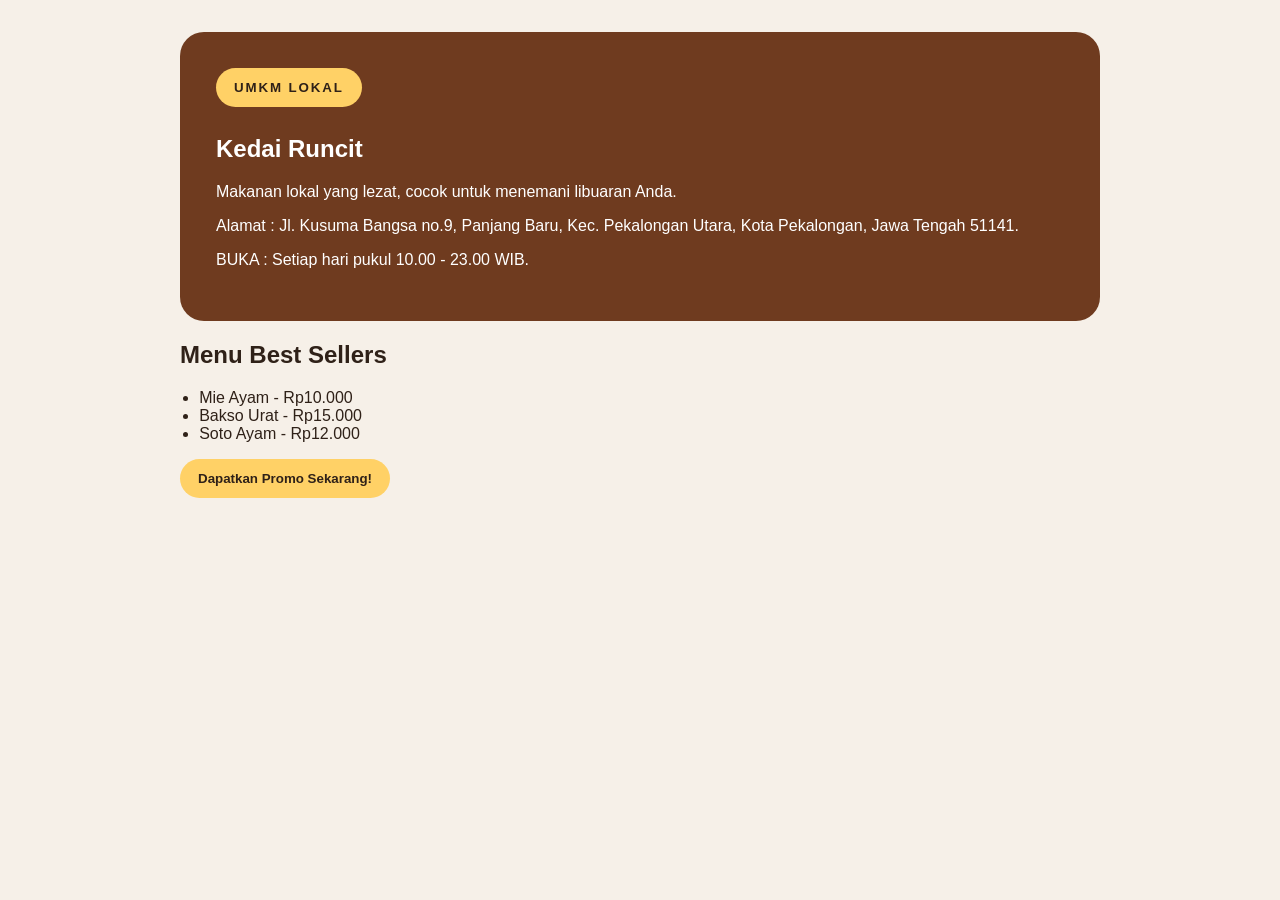
==== index.html @ 5595e2e4 "feat: tambah informasi lokasi UMKM" ====
<!doctype html>
<html lang="id">
  <head>
    <meta charset="utf-8" />
    <meta name="viewport" content="width=device-width, initial-scale=1" />
    <title>Kedai Runcit - Website UMKM</title>
    <link rel="stylesheet" href="css/style.css" />
  </head>
  <body>
    <main class="page">
      <section class="hero">
        <button class="eyebrow">UMKM LOKAL</button>
        <h1>Kedai Runcit</h1>
        <p>Makanan lokal yang lezat, cocok untuk menemani libuaran Anda.</p>
        <p>Alamat : Jl. Kusuma Bangsa no.9, Panjang Baru, Kec. Pekalongan Utara, Kota Pekalongan, Jawa Tengah 51141.</p>
        <p>BUKA   : Setiap hari pukul 10.00 - 23.00 WIB.</p>
      </section>

      <section aria-labelledby="produk-title">
        <h2 id="produk-title">Menu Best Sellers</h2>
        <ul class="products"> 
          <li>Mie Ayam - Rp10.000</li>
          <li>Bakso Urat - Rp15.000</li>
          <li>Soto Ayam - Rp12.000</li>
        </ul>
        <button id="promoButton" type="button">Dapatkan Promo Sekarang!</button>
      </section>
    </main>
    <script src="js/script.js"></script>
  </body>
</html>
---- css/style.css ----
body {
  margin: 0;
  color: #2f2118;
  background: #f6f0e8;
  font-family: Arial, sans-serif;
}

.page {
  max-width: 920px;
  margin: 0 auto;
  padding: 32px 20px;
}

.hero {
  padding: 36px;
  color: white;
  background: #6f3b1f;
  border-radius: 24px;
}

.eyebrow {
  margin: 0 0 8px;
  letter-spacing: 0.14em;
  text-transform: uppercase;
}

.products {
  padding-left: 1.2rem;
}

button {
  padding: 12px 18px;
  color: #2f2118;
  font-weight: 700;
  cursor: pointer;
  background: #ffd166;
  border: 0;
  border-radius: 999px;
}
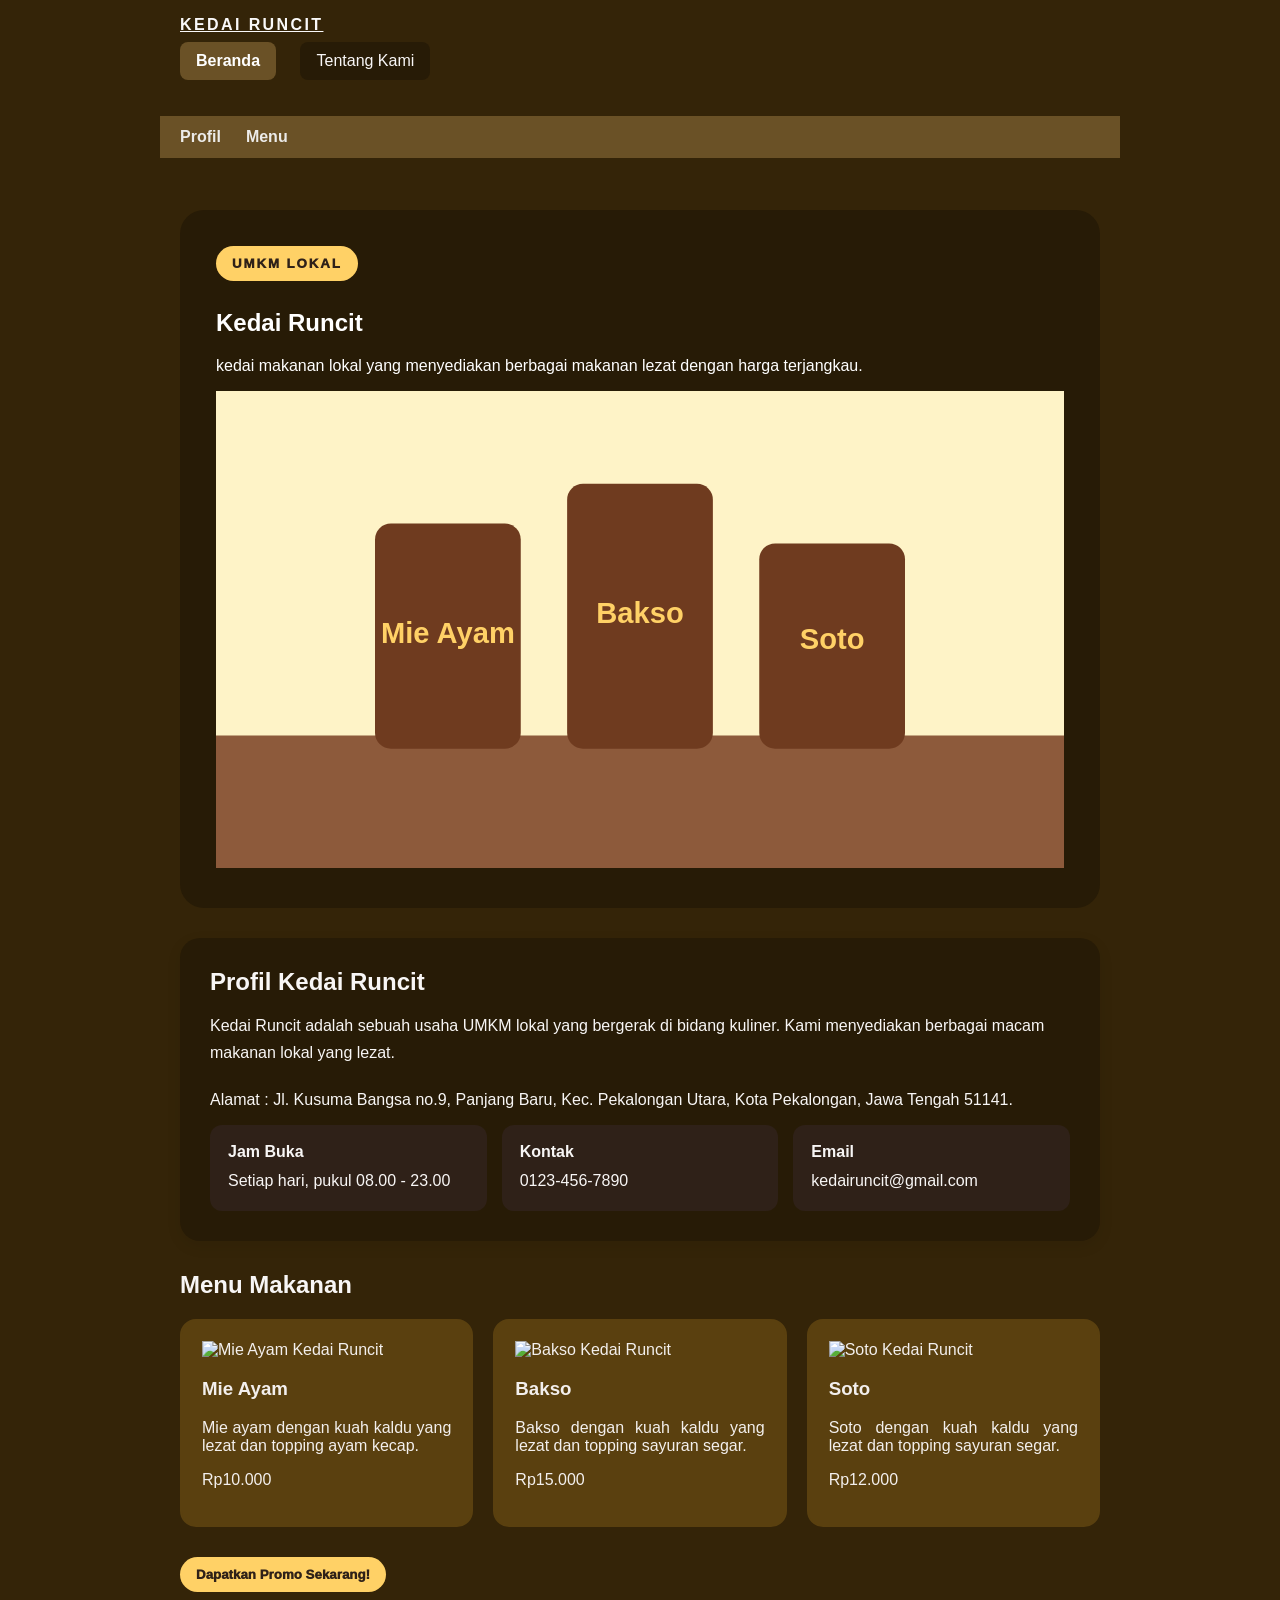
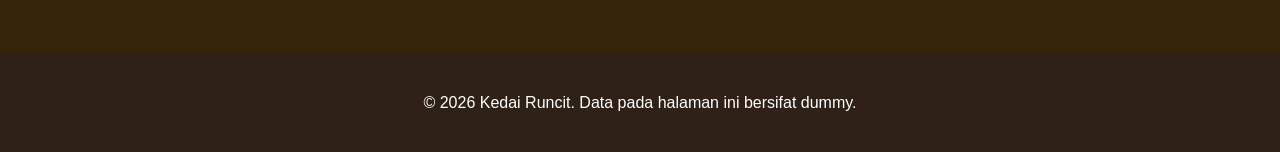
==== commit da4fd550: "feat: tambah semantic html dan navigasi dua halaman" ====
--- a/index.html
+++ b/index.html
@@ -6,26 +6,86 @@
     <title>Kedai Runcit - Website UMKM</title>
     <link rel="stylesheet" href="css/style.css" />
   </head>
+
   <body>
+  <a class="skip-link" href="#konten">Lewati ke konten utama</a>
+    <header class="site-header">
+      <nav class="nav" aria-label="Navigasi utama">
+        <a class="brand" href="index.html">Kedai Runcit</a>
+        <ul>
+          <li><a aria-current="page" href="index.html">Beranda</a></li>
+          <li><a href="tentang.html">Tentang Kami</a></li>
+        </ul>
+      </nav>
+    </header>
+    <nav class="subnav" aria-label="Navigasi Beranda">
+      <a href="#profil">Profil</a>
+      <a href="#menu">Menu</a>
+    </nav>
+
     <main class="page">
-      <section class="hero">
+      <section class="hero" aria-labelledby="hero-title">
         <button class="eyebrow">UMKM LOKAL</button>
-        <h1>Kedai Runcit</h1>
-        <p>Makanan lokal yang lezat, cocok untuk menemani libuaran Anda.</p>
-        <p>Alamat : Jl. Kusuma Bangsa no.9, Panjang Baru, Kec. Pekalongan Utara, Kota Pekalongan, Jawa Tengah 51141.</p>
-        <p>BUKA   : Setiap hari pukul 10.00 - 23.00 WIB.</p>
+        <h1 id="hero-title">Kedai Runcit</h1>
+        <p>kedai makanan lokal yang menyediakan
+          berbagai makanan lezat dengan harga terjangkau.</p>
+      <img src="assets/images/etalase-kopi.svg" alt="Etalase Menu Kedai Runcit" />
+      </section>
+      <section id="profil" aria-labelledby="profil-title">
+        <div class="informasi">
+          <h2 id="profil-title">Profil Kedai Runcit</h2>
+          <p class="profil-deskripsi">
+            Kedai Runcit adalah sebuah usaha UMKM lokal yang bergerak di bidang kuliner. 
+            Kami menyediakan berbagai macam makanan lokal yang lezat.
+          </p>
+          <p>Alamat : Jl. Kusuma Bangsa no.9, Panjang Baru, 
+            Kec. Pekalongan Utara, Kota Pekalongan, Jawa Tengah 51141.</p>
+          <div class="info-list">
+            <div class="info-item">
+              <strong> Jam Buka</strong>
+              <span>Setiap hari, pukul 08.00 - 23.00</span>
+            </div>
+            <div class="info-item">
+              <strong> Kontak</strong>
+              <span>0123-456-7890</span>
+            </div>
+            <div class="info-item">
+              <strong> Email</strong>
+              <span>kedairuncit@gmail.com</span>
+            </div>
+          </div>
+        </div>
       </section>
 
-      <section aria-labelledby="produk-title">
-        <h2 id="produk-title">Menu Best Sellers</h2>
-        <ul class="products"> 
-          <li>Mie Ayam - Rp10.000</li>
-          <li>Bakso Urat - Rp15.000</li>
-          <li>Soto Ayam - Rp12.000</li>
-        </ul>
-        <button id="promoButton" type="button">Dapatkan Promo Sekarang!</button>
+      <section id="menu" aria-labelledby="menu-title">
+        <h2 id="menu-title">Menu Makanan</h2>
+        <div class="product-list">
+          <article class="product-card">
+            <img class="gambar" src="assets/images/Mie ayam.jpg" alt="Mie Ayam Kedai Runcit" />
+            <h3>Mie Ayam</h3>
+            <p>Mie ayam dengan kuah kaldu yang lezat dan topping ayam kecap.</p>
+            <p class="price">Rp10.000</p>
+          </article>
+          <article class="product-card">
+            <img class="gambar" src="assets/images/Bakso Solo.jpg" alt="Bakso Kedai Runcit" />
+            <h3>Bakso </h3>
+            <p>Bakso dengan kuah kaldu yang lezat dan topping sayuran segar.</p>
+            <p class="price">Rp15.000</p>
+          </article>
+          <article class="product-card">
+            <img class="gambar" src="assets/images/soto.jpg" alt="Soto Kedai Runcit" />
+            <h3>Soto</h3>
+            <p>Soto dengan kuah kaldu yang lezat dan topping sayuran segar.</p>
+            <p class="price">Rp12.000</p>
+          </article>
+        </div>
+      <button id="promoButton" type="button">Dapatkan Promo Sekarang!</button>
       </section>
     </main>
+
+    <footer class="site-footer">
+      <p>&copy; 2026 Kedai Runcit. Data pada halaman ini bersifat dummy.</p>
+    </footer>
     <script src="js/script.js"></script>
   </body>
 </html>
--- a/css/style.css
+++ b/css/style.css
@@ -1,7 +1,7 @@
 body {
   margin: 0;
-  color: #2f2118;
-  background: #f6f0e8;
+  color: #f8f6f5;
+  background: #342408;
   font-family: Arial, sans-serif;
 }
 
@@ -14,7 +14,7 @@
 .hero {
   padding: 36px;
   color: white;
-  background: #6f3b1f;
+  background: #271b06;
   border-radius: 24px;
 }
 
@@ -28,12 +28,54 @@
   padding-left: 1.2rem;
 }
 
+.product-list {
+  display: grid;
+  grid-template-columns: repeat(auto-fit, minmax(250px, 1fr));
+  gap: 20px;
+}
+.product-card {
+  padding: 20px;
+  background: #5a400f;
+  color: #f3efed;
+  border: 2px solid #5a400f;
+  border-radius: 16px;
+  text-align: justify;
+}
+
 button {
-  padding: 12px 18px;
+  padding: 10px 16px;
   color: #2f2118;
-  font-weight: 700;
+  font-weight: 1000;
   cursor: pointer;
   background: #ffd166;
   border: 0;
   border-radius: 999px;
-}+  margin-top: 30px;
+}
+
+section { margin-bottom: 30px;}
+.skip-link { position: absolute; left: -9999px; padding: 8px 12px; color: white; background: #2f2118; }
+.skip-link:focus { top: 8px; left: 8px; }
+.site-header { top: 0; z-index: 1000; padding: 16px 20px; background: #4d3e26(76, 37, 13); }
+.nav { max-width: 920px; margin: 0 auto; }
+.brand { display: inline-block; margin-bottom: 8px; color: #faf9f9; font-weight: 800; letter-spacing: 0.15em; text-transform: uppercase; }
+.nav ul { padding: 0; margin: 0; list-style: none;  }
+.nav li { display: inline-block; margin-right: 12px;  }
+.nav li a { display: block; padding: 10px 16px; margin-right: 8px; color: #f9f7f7; text-align: center; text-decoration: none; background: #271b06; border-radius: 8px;}
+.nav a:hover { background: #F4B942;}
+.nav a[aria-current="page"] { color: white; background: #6a5126; font-weight: 700; }
+a:focus-visible,
+button:focus-visible { outline: 3px solid #2563eb; outline-offset: 3px; }
+.site-footer { padding: 24px 20px; color: white; text-align: center; background: #2f2118; }
+.profil { display: flex; flex-direction: column; gap: 12px; }
+.subnav { max-width: 920px; margin: 20px auto; padding: 12px 20px; display: flex; justify-content: left; gap: 25px; background: #6a5126;}
+.subnav a { color: #ecebe9; text-decoration: none; font-weight: bold;}
+#profil { margin-top: 30px; }
+.informasi { padding: 30px; background: #271b06; border-radius: 20px; box-shadow: 0 5px 15px rgba(0, 0, 0, 0.08);}
+.informasi h2 { margin-top: 0; margin-bottom: 12px;}
+.profil-deskripsi { line-height: 1.7; margin-bottom: 25px;}
+.info-list { display: grid; grid-template-columns: repeat(auto-fit, minmax(220px, 1fr)); gap: 15px;}
+.info-item { padding: 18px; background: #2f2118; border-radius: 12px;}
+.info-item strong { display: block; margin-bottom: 8px;}
+.info-item span { line-height: 1.5;}
+.gambar {  width: 200px; height: auto;}
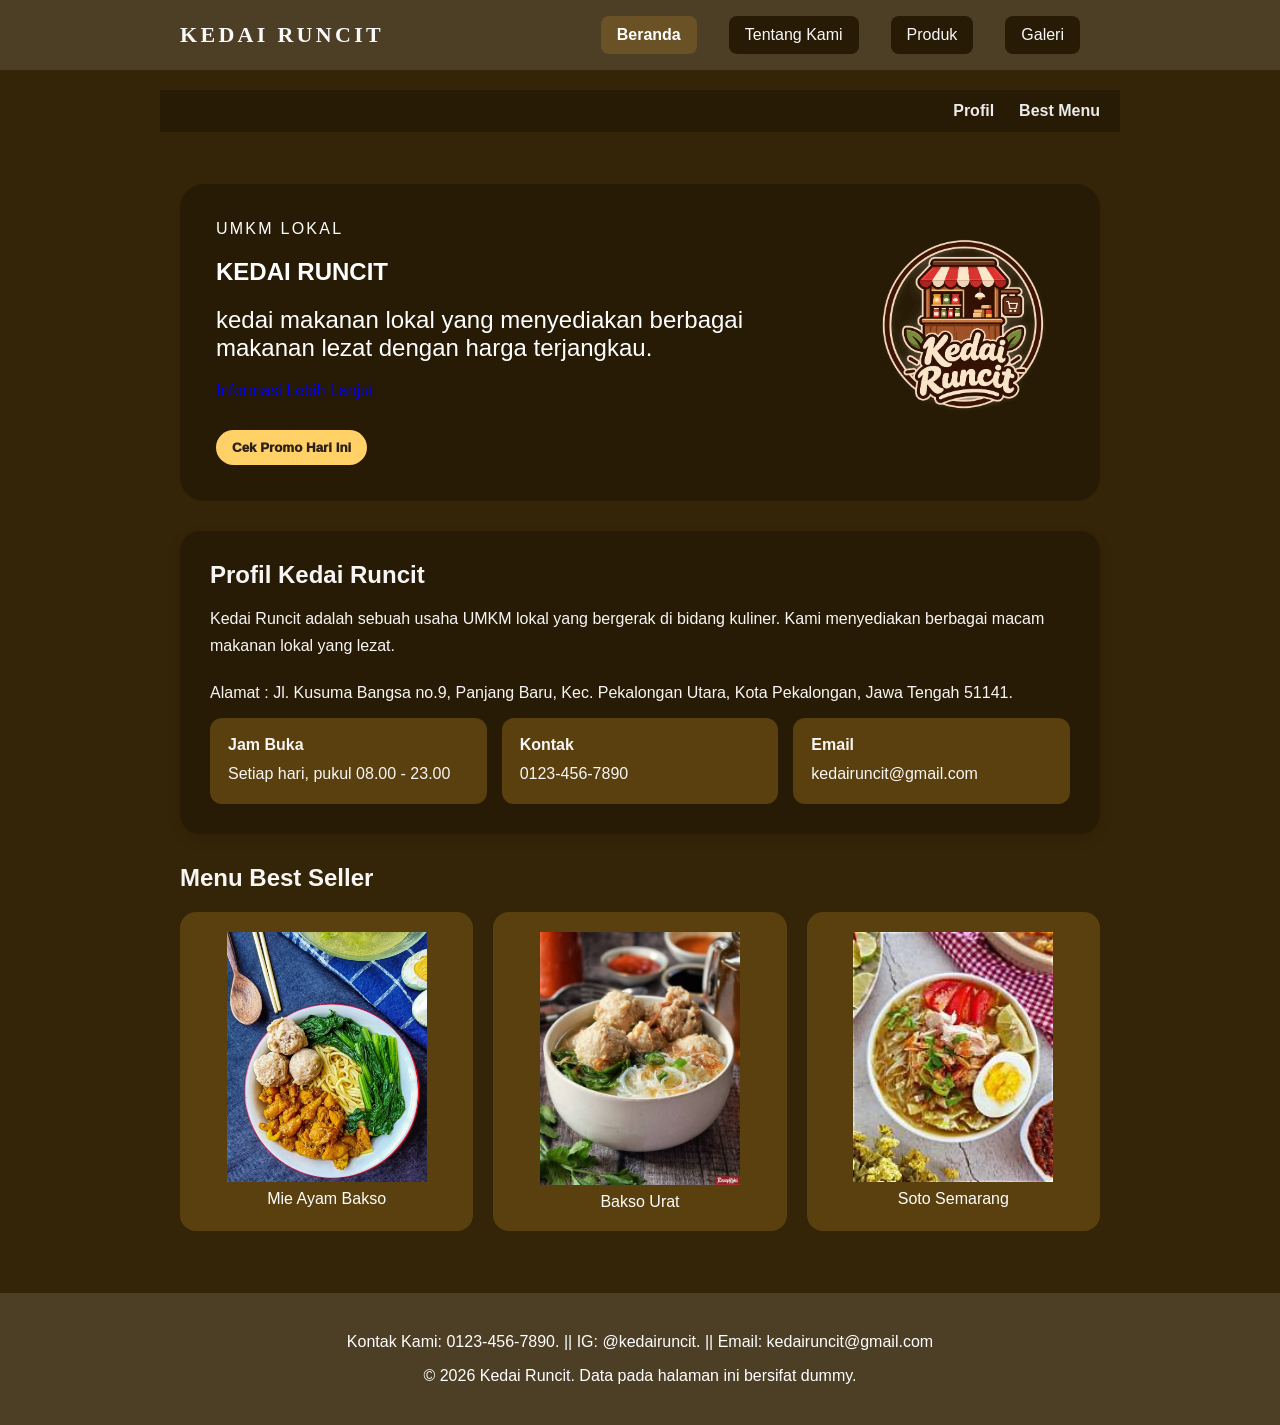
==== commit a3294801: "feat: tambah media dan tabel katalog" ====
--- a/index.html
+++ b/index.html
@@ -6,7 +6,6 @@
     <title>Kedai Runcit - Website UMKM</title>
     <link rel="stylesheet" href="css/style.css" />
   </head>
-
   <body>
   <a class="skip-link" href="#konten">Lewati ke konten utama</a>
     <header class="site-header">
@@ -15,22 +14,31 @@
         <ul>
           <li><a aria-current="page" href="index.html">Beranda</a></li>
           <li><a href="tentang.html">Tentang Kami</a></li>
+          <li><a href="produk.html">Produk</a></li>
+          <li><a href="galeri.html">Galeri</a></li>
         </ul>
       </nav>
     </header>
     <nav class="subnav" aria-label="Navigasi Beranda">
       <a href="#profil">Profil</a>
-      <a href="#menu">Menu</a>
+      <a href="#menu">Best Menu</a>
     </nav>
 
     <main class="page">
-      <section class="hero" aria-labelledby="hero-title">
-        <button class="eyebrow">UMKM LOKAL</button>
-        <h1 id="hero-title">Kedai Runcit</h1>
-        <p>kedai makanan lokal yang menyediakan
-          berbagai makanan lezat dengan harga terjangkau.</p>
-      <img src="assets/images/etalase-kopi.svg" alt="Etalase Menu Kedai Runcit" />
+      <section class="hero1" aria-labelledby="hero-title">
+        <div class="hero-text">
+          <p class="eyebrow">UMKM LOKAL</p>
+          <h1 id="hero-title">KEDAI RUNCIT</h1>
+          <h2>kedai makanan lokal yang menyediakan
+            berbagai makanan lezat dengan harga terjangkau.</h2>
+          <a href="tentang.html">Informasi Lebih Lanjut</a><br>
+          <button id="promoButton" type="button">Cek Promo Hari Ini</button>
+        </div>   
+        <div class="hero-logo">
+          <img src="assets/images/logo.png" alt="Logo Kedai Runcit"/>
+        </div>
       </section>
+
       <section id="profil" aria-labelledby="profil-title">
         <div class="informasi">
           <h2 id="profil-title">Profil Kedai Runcit</h2>
@@ -58,32 +66,25 @@
       </section>
 
       <section id="menu" aria-labelledby="menu-title">
-        <h2 id="menu-title">Menu Makanan</h2>
+        <h2 id="menu-title">Menu Best Seller</h2>
         <div class="product-list">
           <article class="product-card">
             <img class="gambar" src="assets/images/Mie ayam.jpg" alt="Mie Ayam Kedai Runcit" />
-            <h3>Mie Ayam</h3>
-            <p>Mie ayam dengan kuah kaldu yang lezat dan topping ayam kecap.</p>
-            <p class="price">Rp10.000</p>
+            <figcaption>Mie Ayam Bakso</figcaption>
           </article>
           <article class="product-card">
             <img class="gambar" src="assets/images/Bakso Solo.jpg" alt="Bakso Kedai Runcit" />
-            <h3>Bakso </h3>
-            <p>Bakso dengan kuah kaldu yang lezat dan topping sayuran segar.</p>
-            <p class="price">Rp15.000</p>
+            <figcaption>Bakso Urat</figcaption>
           </article>
           <article class="product-card">
             <img class="gambar" src="assets/images/soto.jpg" alt="Soto Kedai Runcit" />
-            <h3>Soto</h3>
-            <p>Soto dengan kuah kaldu yang lezat dan topping sayuran segar.</p>
-            <p class="price">Rp12.000</p>
+            <figcaption>Soto Semarang</figcaption>
           </article>
         </div>
-      <button id="promoButton" type="button">Dapatkan Promo Sekarang!</button>
       </section>
     </main>
-
     <footer class="site-footer">
+      <p>Kontak Kami: 0123-456-7890. ||  IG: @kedairuncit.  ||   Email: kedairuncit@gmail.com</p>
       <p>&copy; 2026 Kedai Runcit. Data pada halaman ini bersifat dummy.</p>
     </footer>
     <script src="js/script.js"></script>
--- a/css/style.css
+++ b/css/style.css
@@ -1,81 +1,60 @@
-body {
-  margin: 0;
-  color: #f8f6f5;
-  background: #342408;
-  font-family: Arial, sans-serif;
-}
-
-.page {
-  max-width: 920px;
-  margin: 0 auto;
-  padding: 32px 20px;
-}
-
-.hero {
-  padding: 36px;
-  color: white;
-  background: #271b06;
-  border-radius: 24px;
-}
-
-.eyebrow {
-  margin: 0 0 8px;
-  letter-spacing: 0.14em;
-  text-transform: uppercase;
-}
-
-.products {
-  padding-left: 1.2rem;
-}
-
-.product-list {
-  display: grid;
-  grid-template-columns: repeat(auto-fit, minmax(250px, 1fr));
-  gap: 20px;
-}
-.product-card {
-  padding: 20px;
-  background: #5a400f;
-  color: #f3efed;
-  border: 2px solid #5a400f;
-  border-radius: 16px;
-  text-align: justify;
-}
-
-button {
-  padding: 10px 16px;
-  color: #2f2118;
-  font-weight: 1000;
-  cursor: pointer;
-  background: #ffd166;
-  border: 0;
-  border-radius: 999px;
-  margin-top: 30px;
-}
-
+body { margin: 0; color: #f8f6f5; background: #342408; font-family: Arial, sans-serif;}
+.page { max-width: 920px; margin: 0 auto; padding: 32px 20px;}
+.hero { padding: 36px; color: white; background: #271b06; border-radius: 24px; font-family: Arial, sans-serif;}
+.hero1 { padding: 36px; color: white; background: #271b06; border-radius: 24px; display: flex; align-items: center; justify-content: space-between; gap: 40px; font-family: Arial, sans-serif;}
+.hero1 .hero-logo { flex: 0 0 200px; text-align: center; align-self: flex-start; margin-top: 5px;}
+.hero1 .hero-logo img { width: 200px; height: 200px; max-width: 200px; object-fit: contain;}
+.hero1 h2 { font-weight: 400;}
+.hero h2 { font-weight: 400;}
+.eyebrow { margin: 0 0 8px; letter-spacing: 0.14em; text-transform: uppercase;}
+.products { padding-left: 1.2rem;}
+.product-list { display: grid; grid-template-columns: repeat(auto-fit, minmax(250px, 1fr)); gap: 20px;}
+.product-card { padding: 20px; background: #5a400f; color: #f3efed; border-radius: 16px; text-align: justify;}
+button { padding: 10px 16px; color: #2f2118; font-weight: 1000; cursor: pointer; background: #ffd166; border: 0; border-radius: 999px; margin-top: 30px;}
 section { margin-bottom: 30px;}
 .skip-link { position: absolute; left: -9999px; padding: 8px 12px; color: white; background: #2f2118; }
 .skip-link:focus { top: 8px; left: 8px; }
-.site-header { top: 0; z-index: 1000; padding: 16px 20px; background: #4d3e26(76, 37, 13); }
-.nav { max-width: 920px; margin: 0 auto; }
-.brand { display: inline-block; margin-bottom: 8px; color: #faf9f9; font-weight: 800; letter-spacing: 0.15em; text-transform: uppercase; }
-.nav ul { padding: 0; margin: 0; list-style: none;  }
+.site-header { top: 0; z-index: 1000; padding: 16px 20px; background: #4d3e26; }nav {   max-width: 920px;
+  margin: 0 auto; display: flex; align-items: center; justify-content: space-between; }
+.brand {   color: #faf9f9; font-weight: 800; font-size: 22px; font-family: Georgia, serif; letter-spacing: 0.15em; text-transform: uppercase; text-decoration: none;}
+.nav ul {   padding: 0; margin: 0; list-style: none; display: flex; gap: 12px;}
 .nav li { display: inline-block; margin-right: 12px;  }
 .nav li a { display: block; padding: 10px 16px; margin-right: 8px; color: #f9f7f7; text-align: center; text-decoration: none; background: #271b06; border-radius: 8px;}
 .nav a:hover { background: #F4B942;}
 .nav a[aria-current="page"] { color: white; background: #6a5126; font-weight: 700; }
 a:focus-visible,
 button:focus-visible { outline: 3px solid #2563eb; outline-offset: 3px; }
-.site-footer { padding: 24px 20px; color: white; text-align: center; background: #2f2118; }
+.site-footer { padding: 24px 20px; color: white; text-align: center; background: #4d3e26; }
 .profil { display: flex; flex-direction: column; gap: 12px; }
-.subnav { max-width: 920px; margin: 20px auto; padding: 12px 20px; display: flex; justify-content: left; gap: 25px; background: #6a5126;}
+.subnav { max-width: 920px; margin: 20px auto; padding: 12px 20px; display: flex; justify-content: flex-end; gap: 25px; background: #271b06;}
 .subnav a { color: #ecebe9; text-decoration: none; font-weight: bold;}
 #profil { margin-top: 30px; }
 .informasi { padding: 30px; background: #271b06; border-radius: 20px; box-shadow: 0 5px 15px rgba(0, 0, 0, 0.08);}
 .informasi h2 { margin-top: 0; margin-bottom: 12px;}
 .profil-deskripsi { line-height: 1.7; margin-bottom: 25px;}
 .info-list { display: grid; grid-template-columns: repeat(auto-fit, minmax(220px, 1fr)); gap: 15px;}
-.info-item { padding: 18px; background: #2f2118; border-radius: 12px;}
+.info-item { padding: 18px; background: #5a400f; border-radius: 12px;}
 .info-item strong { display: block; margin-bottom: 8px;}
 .info-item span { line-height: 1.5;}
-.gambar {  width: 200px; height: auto;}
+.gambar {  width: 200px; height: auto; display: block; margin: 0 auto;}
+.product-card h3 { text-align: center;}
+figure { margin: 0 0 24px; }
+figcaption { margin-top: 8px; color: #6b5b52; }
+table { width: 100%; border-collapse: collapse; }
+caption { margin-bottom: 8px; font-weight: 700; text-align: left; }
+th,
+td { padding: 10px; text-align: left; border: 1px solid #dccbbc; }
+.gallery-list { display: grid; grid-template-columns: repeat(3, 1fr); gap: 20px;}
+.media-card { margin: 0; padding: 15px; background: #5a400f; border-radius: 16px; overflow: hidden;}
+.media-card img { width: 100%; height: 180px; display: block; object-fit: cover; border-radius: 12px;}
+.media-card figcaption { margin-top: 12px; color: #f8f6f5; line-height: 1.5; text-align: center;}
+@media (max-width: 700px) {
+  .gallery-list { grid-template-columns: repeat(2, 1fr); }
+}
+@media (max-width: 480px) {
+  .gallery-list {grid-template-columns: 1fr;}
+  .media-card img { height: 200px; }
+}
+.tim { text-align: center; margin-bottom: 20px;}
+.team-image { width: 100%; max-width: 850px; height: auto; display: block; margin: 20px auto 0; border-radius: 12px;}
+figcaption {margin-top: 8px; color: #fdfdfd; text-align: center;}
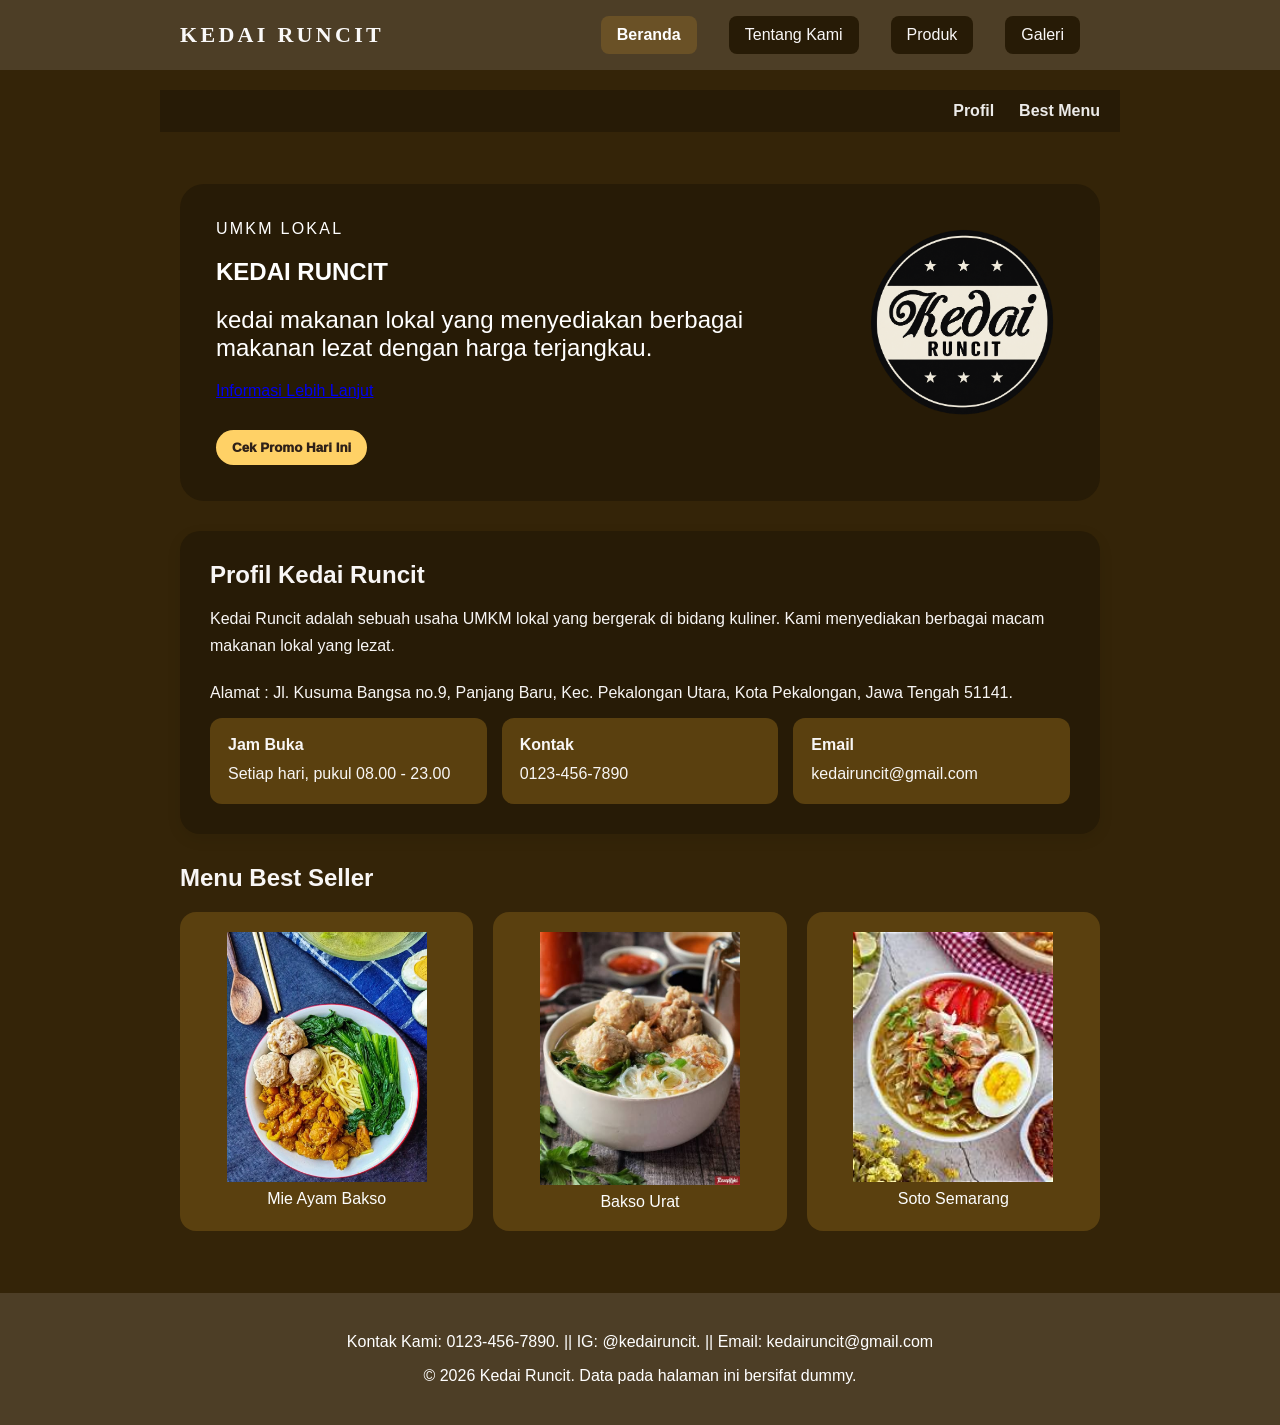
==== commit e0cacfb3: "feat: tambah media dan tabel katalog" ====
--- a/index.html
+++ b/index.html
@@ -35,7 +35,7 @@
           <button id="promoButton" type="button">Cek Promo Hari Ini</button>
         </div>   
         <div class="hero-logo">
-          <img src="assets/images/logo.png" alt="Logo Kedai Runcit"/>
+          <img src="assets/images/lgo.png" alt="Logo Kedai Runcit"/>
         </div>
       </section>
 
@@ -69,15 +69,15 @@
         <h2 id="menu-title">Menu Best Seller</h2>
         <div class="product-list">
           <article class="product-card">
-            <img class="gambar" src="assets/images/Mie ayam.jpg" alt="Mie Ayam Kedai Runcit" />
+            <img class="gambar" src="assets/images/Mie ayam.jpg" alt="Semangkuk Mie Ayam Kedai Runcit" />
             <figcaption>Mie Ayam Bakso</figcaption>
           </article>
           <article class="product-card">
-            <img class="gambar" src="assets/images/Bakso Solo.jpg" alt="Bakso Kedai Runcit" />
+            <img class="gambar" src="assets/images/Bakso Solo.jpg" alt="Semangkuk Bakso Kedai Runcit" />
             <figcaption>Bakso Urat</figcaption>
           </article>
           <article class="product-card">
-            <img class="gambar" src="assets/images/soto.jpg" alt="Soto Kedai Runcit" />
+            <img class="gambar" src="assets/images/soto.jpg" alt="Semangkuk Soto Kedai Runcit" />
             <figcaption>Soto Semarang</figcaption>
           </article>
         </div>
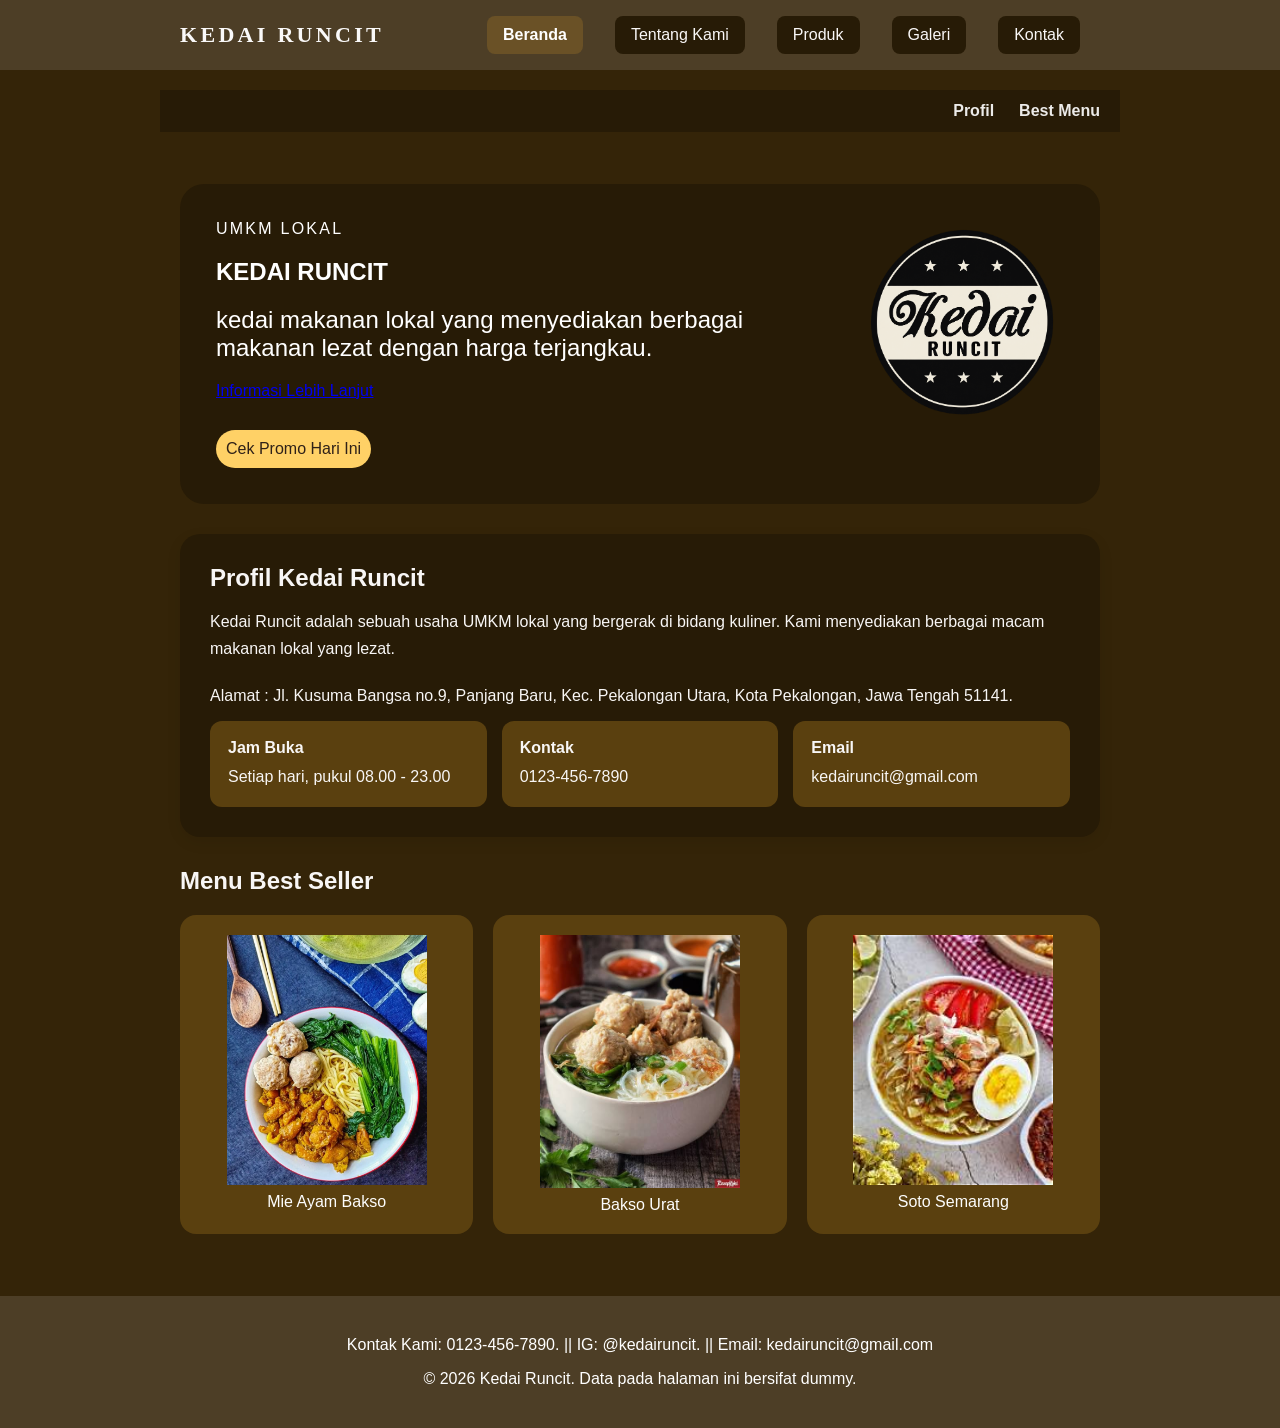
==== commit a8942f46: "feat: tambah form kontak aksesibel dan preview" ====
--- a/index.html
+++ b/index.html
@@ -16,6 +16,7 @@
           <li><a href="tentang.html">Tentang Kami</a></li>
           <li><a href="produk.html">Produk</a></li>
           <li><a href="galeri.html">Galeri</a></li>
+          <li><a href="kontak.html">Kontak</a></li>
         </ul>
       </nav>
     </header>
--- a/css/style.css
+++ b/css/style.css
@@ -58,3 +58,17 @@
 .tim { text-align: center; margin-bottom: 20px;}
 .team-image { width: 100%; max-width: 850px; height: auto; display: block; margin: 20px auto 0; border-radius: 12px;}
 figcaption {margin-top: 8px; color: #fdfdfd; text-align: center;}
+
+.field label { display: block; margin-bottom: 6px; }
+fieldset { margin: 0 0 16px; }
+#preview-form { padding: 16px; white-space: pre-wrap; background: white; border: 1px solid #dccbbc; }
+.field { display: grid; gap: 6px; margin-bottom: 14px;}
+label,
+legend { font-weight: 700;}
+input,
+select,
+textarea,
+button {font: inherit; padding: 10px;}
+fieldset { display: grid; gap: 8px; margin: 0 0 14px; border: 1px solid #ead8c3; border-radius: 12px;}
+button { cursor: pointer;}
+.required { color: red; font-weight: bold;}
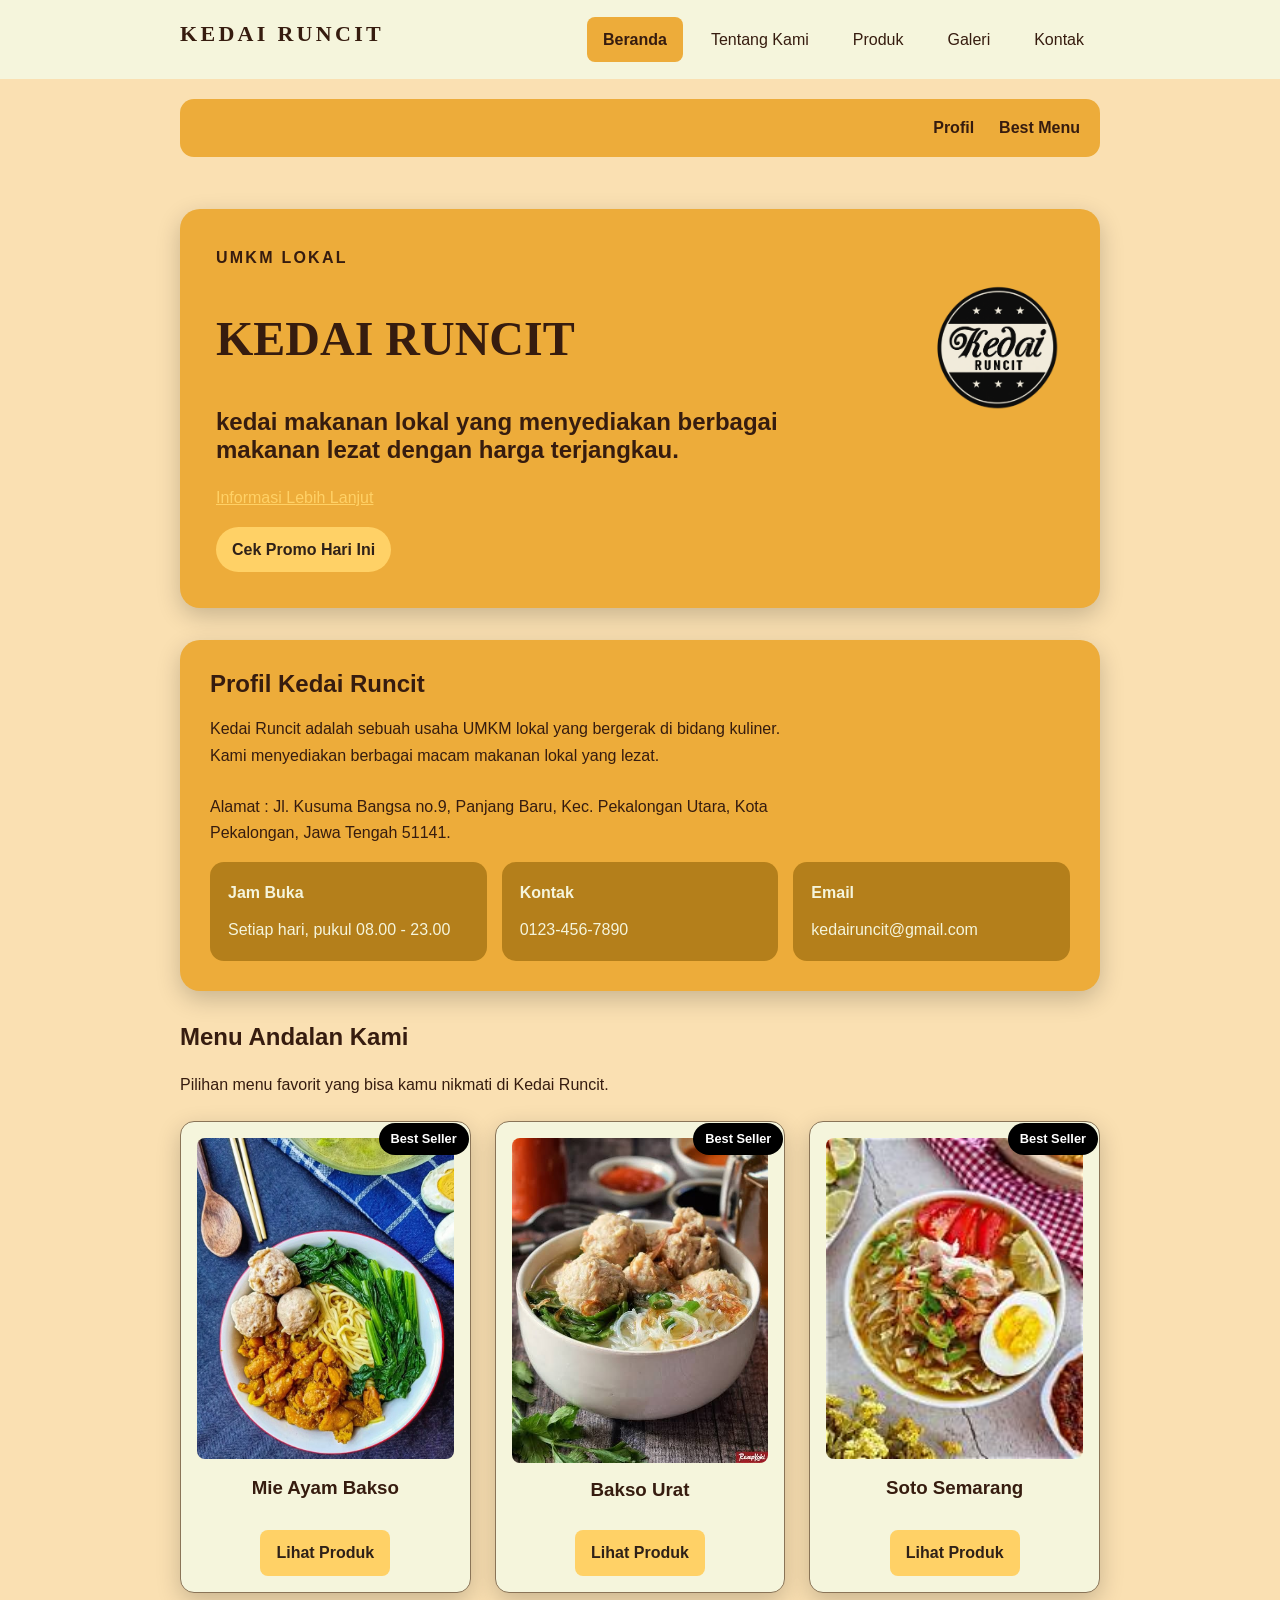
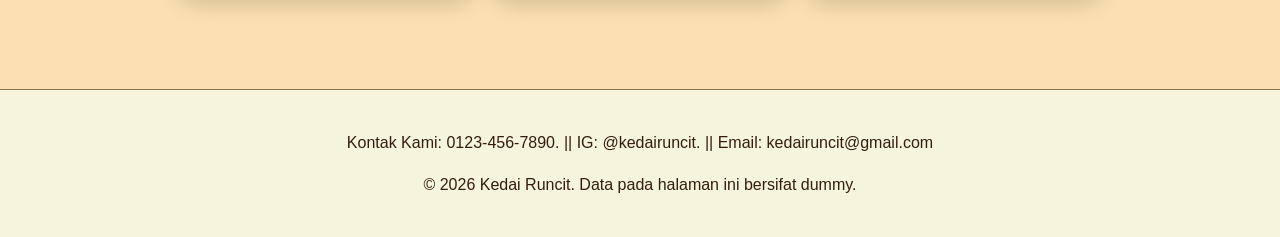
==== commit ee559e1a: "feat: bangun layout flexbox dan grid" ====
--- a/index.html
+++ b/index.html
@@ -5,7 +5,16 @@
     <meta name="viewport" content="width=device-width, initial-scale=1" />
     <title>Kedai Runcit - Website UMKM</title>
     <link rel="stylesheet" href="css/style.css" />
+    <style>
+      strong{
+        color:beige
+      }
+      span{
+        color:beige
+      }
+    </style>
   </head>
+  
   <body>
   <a class="skip-link" href="#konten">Lewati ke konten utama</a>
     <header class="site-header">
@@ -26,10 +35,10 @@
     </nav>
 
     <main class="page">
-      <section class="hero1" aria-labelledby="hero-title">
+      <section class="hero1">
         <div class="hero-text">
           <p class="eyebrow">UMKM LOKAL</p>
-          <h1 id="hero-title">KEDAI RUNCIT</h1>
+          <h1 class="hero-title">KEDAI RUNCIT</h1>
           <h2>kedai makanan lokal yang menyediakan
             berbagai makanan lezat dengan harga terjangkau.</h2>
           <a href="tentang.html">Informasi Lebih Lanjut</a><br>
@@ -67,23 +76,48 @@
       </section>
 
       <section id="menu" aria-labelledby="menu-title">
-        <h2 id="menu-title">Menu Best Seller</h2>
-        <div class="product-list">
+        <h2 id="menu-title">Menu Andalan Kami</h2>
+        <p class="section-description">
+          Pilihan menu favorit yang bisa kamu nikmati di Kedai Runcit.
+        </p>
+        <div class="product-grid">
           <article class="product-card">
-            <img class="gambar" src="assets/images/Mie ayam.jpg" alt="Semangkuk Mie Ayam Kedai Runcit" />
-            <figcaption>Mie Ayam Bakso</figcaption>
+            <span class="product-badge">Best Seller</span>
+            <img class="gambar" src="assets/images/Mie ayam.jpg"
+             alt="Semangkuk mie ayam bakso dengan topping"/>
+            <div class="product-info">
+              <h3>Mie Ayam Bakso</h3>
+              <div class="card-actions">
+                <a href="produk.html">Lihat Produk</a>
+              </div>
+            </div>
           </article>
           <article class="product-card">
-            <img class="gambar" src="assets/images/Bakso Solo.jpg" alt="Semangkuk Bakso Kedai Runcit" />
-            <figcaption>Bakso Urat</figcaption>
+            <span class="product-badge">Best Seller</span>
+            <img class="gambar" src="assets/images/Bakso Solo.jpg"
+              alt="Semangkuk bakso urat dengan kuah hangat" />
+            <div class="product-info">
+              <h3>Bakso Urat</h3>
+              <div class="card-actions">
+                <a href="produk.html">Lihat Produk</a>
+              </div>
+            </div>
           </article>
           <article class="product-card">
-            <img class="gambar" src="assets/images/soto.jpg" alt="Semangkuk Soto Kedai Runcit" />
-            <figcaption>Soto Semarang</figcaption>
+            <span class="product-badge">Best Seller</span>
+            <img class="gambar" src="assets/images/soto.jpg"
+              alt="Semangkuk soto dengan kuah dan pelengkap"/>
+            <div class="product-info">
+              <h3>Soto Semarang</h3>
+              <div class="card-actions">
+                <a href="produk.html">Lihat Produk</a>
+              </div>
+            </div>
           </article>
         </div>
       </section>
     </main>
+
     <footer class="site-footer">
       <p>Kontak Kami: 0123-456-7890. ||  IG: @kedairuncit.  ||   Email: kedairuncit@gmail.com</p>
       <p>&copy; 2026 Kedai Runcit. Data pada halaman ini bersifat dummy.</p>
--- a/css/style.css
+++ b/css/style.css
@@ -1,74 +1,681 @@
-body { margin: 0; color: #f8f6f5; background: #342408; font-family: Arial, sans-serif;}
-.page { max-width: 920px; margin: 0 auto; padding: 32px 20px;}
-.hero { padding: 36px; color: white; background: #271b06; border-radius: 24px; font-family: Arial, sans-serif;}
-.hero1 { padding: 36px; color: white; background: #271b06; border-radius: 24px; display: flex; align-items: center; justify-content: space-between; gap: 40px; font-family: Arial, sans-serif;}
-.hero1 .hero-logo { flex: 0 0 200px; text-align: center; align-self: flex-start; margin-top: 5px;}
-.hero1 .hero-logo img { width: 200px; height: 200px; max-width: 200px; object-fit: contain;}
-.hero1 h2 { font-weight: 400;}
-.hero h2 { font-weight: 400;}
-.eyebrow { margin: 0 0 8px; letter-spacing: 0.14em; text-transform: uppercase;}
-.products { padding-left: 1.2rem;}
-.product-list { display: grid; grid-template-columns: repeat(auto-fit, minmax(250px, 1fr)); gap: 20px;}
-.product-card { padding: 20px; background: #5a400f; color: #f3efed; border-radius: 16px; text-align: justify;}
-button { padding: 10px 16px; color: #2f2118; font-weight: 1000; cursor: pointer; background: #ffd166; border: 0; border-radius: 999px; margin-top: 30px;}
-section { margin-bottom: 30px;}
-.skip-link { position: absolute; left: -9999px; padding: 8px 12px; color: white; background: #2f2118; }
-.skip-link:focus { top: 8px; left: 8px; }
-.site-header { top: 0; z-index: 1000; padding: 16px 20px; background: #4d3e26; }nav {   max-width: 920px;
-  margin: 0 auto; display: flex; align-items: center; justify-content: space-between; }
-.brand {   color: #faf9f9; font-weight: 800; font-size: 22px; font-family: Georgia, serif; letter-spacing: 0.15em; text-transform: uppercase; text-decoration: none;}
-.nav ul {   padding: 0; margin: 0; list-style: none; display: flex; gap: 12px;}
-.nav li { display: inline-block; margin-right: 12px;  }
-.nav li a { display: block; padding: 10px 16px; margin-right: 8px; color: #f9f7f7; text-align: center; text-decoration: none; background: #271b06; border-radius: 8px;}
-.nav a:hover { background: #F4B942;}
-.nav a[aria-current="page"] { color: white; background: #6a5126; font-weight: 700; }
-a:focus-visible,
-button:focus-visible { outline: 3px solid #2563eb; outline-offset: 3px; }
-.site-footer { padding: 24px 20px; color: white; text-align: center; background: #4d3e26; }
-.profil { display: flex; flex-direction: column; gap: 12px; }
-.subnav { max-width: 920px; margin: 20px auto; padding: 12px 20px; display: flex; justify-content: flex-end; gap: 25px; background: #271b06;}
-.subnav a { color: #ecebe9; text-decoration: none; font-weight: bold;}
-#profil { margin-top: 30px; }
-.informasi { padding: 30px; background: #271b06; border-radius: 20px; box-shadow: 0 5px 15px rgba(0, 0, 0, 0.08);}
-.informasi h2 { margin-top: 0; margin-bottom: 12px;}
-.profil-deskripsi { line-height: 1.7; margin-bottom: 25px;}
-.info-list { display: grid; grid-template-columns: repeat(auto-fit, minmax(220px, 1fr)); gap: 15px;}
-.info-item { padding: 18px; background: #5a400f; border-radius: 12px;}
-.info-item strong { display: block; margin-bottom: 8px;}
-.info-item span { line-height: 1.5;}
-.gambar {  width: 200px; height: auto; display: block; margin: 0 auto;}
-.product-card h3 { text-align: center;}
-figure { margin: 0 0 24px; }
-figcaption { margin-top: 8px; color: #6b5b52; }
-table { width: 100%; border-collapse: collapse; }
-caption { margin-bottom: 8px; font-weight: 700; text-align: left; }
+/*TOKEN*/
+:root {
+  /* Warna */
+  --color-utama: #fae0b2;
+  --color-primary-strong: #edac3a;
+  --color-text: #361c0f;
+  --color-muted: #ffffff;
+  --color-card2: #b47f1b;
+  --color-card: beige;
+  --color-border: #8a7457;
+  --color-focus: blue;
+  --color-required: red;
+  --color-button: #ffd166;
+  --color-button-text: #2f2118;
+
+  /* Spasi */
+  --space-1: 0.5rem;
+  --space-2: 0.75rem;
+  --space-3: 1rem;
+  --space-4: 1.5rem;
+  --space-5: 2rem;
+
+  /* Radius */
+  --radius-sm: 0.5rem;
+  --radius-md: 0.875rem;
+  --radius-lg: 1.25rem;
+  --radius-pill: 999px;
+
+  /* Shadow */
+  --shadow-card: 0 0.5rem 1.5rem rgb(0 0 0 / 0.2);
+}
+
+/* BASELINE DAN TIPOGRAFI*/
+*,
+*::before,
+*::after {
+  box-sizing: border-box;
+}
+html {
+  color-scheme: dark;
+}
+body {
+  margin: 0;
+  color: var(--color-text);
+  background: var(--color-utama);
+  font-family:"Segoe UI", sans-serif;
+  font-size: 1rem;
+  line-height: 1.6;
+  overflow-wrap: break-word;
+}
+h1,
+h2,
+h3 {
+  line-height: 1.2;
+  text-wrap: balance;
+}
+h1 {
+  font-size: clamp(2rem, 6vw, 3rem);
+}
+p,
+li {
+  max-width: 68ch;
+}
+a {
+  color: var(--color-button);
+}
+a:hover {
+  color: var(--color-text);
+}
+img {
+  max-width: 100%;
+  height: auto;
+}
+section {
+  margin-bottom: var(--space-5);
+}
+figure {
+  margin: 0 0 var(--space-4);
+}
+figcaption {
+  margin-top: var(--space-2);
+  color: var(--color-text);
+  text-align: center;
+}
+.eyebrow {
+  margin: 0 0 var(--space-2);
+  color: var(--color-text);
+  font-weight: 800;
+  letter-spacing: 0.14em;
+  text-transform: uppercase;
+}
+.price {
+  color: var(--color-button);
+  font-weight: 800;
+}
+
+/*FOCUS INDICATOR DAN SKIP LINK*/
+:focus-visible {
+  outline: 3px solid var(--color-focus);
+  outline-offset: 3px;
+}
+.skip-link {
+  position: absolute;
+  top: -5rem;
+  left: var(--space-3);
+  z-index: 1001;
+  padding: var(--space-2) var(--space-3);
+  color: var(--color-text);
+  background: var(--color-primary-strong);
+  border-radius: var(--radius-sm);
+}
+.skip-link:focus {
+  top: var(--space-2);
+}
+
+/* HEADER DAN NAVIGASI*/
+.site-header {
+  padding: var(--space-3) 20px;
+  background: var(--color-card);
+}
+.nav {
+  width: 100%;
+  max-width: 920px;
+  margin: 0 auto;
+  display: flex;
+  align-items: center;
+  justify-content: space-between;
+  gap: var(--space-3);
+}
+.brand {
+  display: inline-block;
+  margin-bottom: var(--space-2);
+  color: var(--color-text);
+  font-family: Georgia, serif;
+  font-size: 22px;
+  font-weight: 800;
+  letter-spacing: 0.15em;
+  text-transform: uppercase;
+  text-decoration: none;
+}
+.nav ul {
+  padding: 0;
+  margin: 0;
+  display: flex;
+  flex-wrap: wrap;
+  gap: var(--space-2);
+  list-style: none;
+}
+.nav li {
+  margin: 0;
+}
+.nav li a {
+  display: flex;
+  padding: 10px 16px;
+  color: var(--color-text);
+  text-align: center;
+  text-decoration: none;
+  border-radius: var(--radius-sm);
+}
+.nav a:hover {
+  color: var(--color-button-text);
+  background: var(--color-button);
+}
+.nav a[aria-current="page"] {
+  color: var(--color-text);
+  background: var(--color-primary-strong);
+  font-weight: 700;
+}
+
+
+/*KONTEN DAN HERO*/
+.page {
+  width: min(100% - 32px, 920px);
+  margin-inline: auto;
+  padding-block: var(--space-5);
+}
+.hero,
+.hero1 {
+  padding: 36px;
+  color: var(--color-text);
+  background: var(--color-primary-strong);
+  border-radius: var(--radius-lg);
+  box-shadow: var(--shadow-card);
+  font-family: Arial, sans-serif;
+}
+.hero .eyebrow {
+  color: var(--color-text);
+}
+.hero h1,
+.hero h2,
+.hero p {
+  color: var(--color-text);
+}
+.hero-title {
+  font-family: Georgia, serif;
+  color: var(--color-text);
+}
+
+/* Hero dengan logo */
+.hero1 {
+  display: flex;
+  align-items: center;
+  justify-content: space-between;
+  gap: 40px;
+}
+.hero1 .hero-logo {
+  flex: 0 1 200px;
+  margin-top: 5px;
+  text-align: center;
+  align-self: flex-start;
+}
+.hero1 .hero-logo img {
+  width: 200px;
+  height: 200px;
+  max-width: 100%;
+  object-fit: contain;
+}
+
+/* Subnavigasi halaman */
+.subnav {
+  width: min(100% - 32px, 920px);
+  margin: 20px auto;
+  padding: var(--space-3) 20px;
+  display: flex;
+  flex-wrap: wrap;
+  justify-content: flex-end;
+  gap: 12px 25px;
+  background: var(--color-primary-strong);
+  border-radius: var(--radius-md);
+}
+.subnav a {
+  color: var(--color-text);
+  font-weight: 700;
+  text-decoration: none;
+}
+.subnav a:hover {
+  color: var(--color-button);
+}
+
+/*INFORMASI PROFIL KEDAI*/
+#profil {
+  margin-top: 30px;
+}
+.profil {
+  display: flex;
+  flex-direction: column;
+  gap: var(--space-3);
+}
+.informasi {
+  padding: 30px;
+  background: var(--color-primary-strong);
+  border-radius: var(--radius-lg);
+  box-shadow: var(--shadow-card);
+}
+.informasi h2 {
+  margin-top: 0;
+  margin-bottom: var(--space-2);
+}
+.profil-deskripsi {
+  margin-bottom: 25px;
+  line-height: 1.7;
+}
+.info-list {
+  display: grid;
+  grid-template-columns:
+    repeat(auto-fit, minmax(min(100%, 220px), 1fr));
+  gap: 15px;
+}
+.info-item {
+  min-width: 0;
+  padding: 18px;
+  background: var(--color-card2);
+  border-radius: var(--radius-md);
+}
+.info-item strong {
+  display: block;
+  margin-bottom: var(--space-2);
+}
+.info-item span {
+  line-height: 1.5;
+}
+
+/*PRODUK DAN TOMBOL*/
+.products {
+  padding-left: 1.2rem;
+}
+.product-grid {
+  display: grid;
+  grid-template-columns: repeat(3, minmax(0, 1fr));
+  gap: var(--space-4);
+  margin-block: var(--space-4);
+}
+.product-card {
+  position: relative;
+  display: grid;
+  flex-direction: column;
+  min-width: 0;
+  margin: 0;
+  padding: var(--space-3);
+  background: var(--color-card);
+  color: var(--color-text);
+  border: 1px solid var(--color-border);
+  border-radius: var(--radius-md);
+  box-shadow: var(--shadow-card);
+  text-align: left;
+}
+.product-card h3 {
+  text-align: center;
+}
+.button,
+button {
+  display: flex;
+  max-width: 100%;
+  margin-top: var(--space-3);
+  padding: 10px 16px;
+  color: var(--color-button-text);
+  font: inherit;
+  font-weight: 700;
+  text-decoration: none;
+  cursor: pointer;
+  background: var(--color-button);
+  border: 0;
+  border-radius: var(--radius-pill);
+}
+.button:hover,
+button:hover {
+  color: var(--color-button-text);
+  background: var(--color-card2);
+}
+/* Gambar menu */
+.product-card .gambar {
+  display: grid;
+  width: 100%;
+  height: auto;
+  object-fit: contain;
+  border-radius: var(--radius-sm);
+}
+
+/* Badge di atas kartu */
+.product-badge {
+  position: absolute;
+  top: 1px;
+  right: 1px;
+  display: flex;
+  padding: 0.35rem 0.75rem;
+  background: black;
+  color: var(--color-muted);
+  border-radius: var(--radius-pill);
+  font-size: 0.8rem;
+  font-weight: bold;
+  z-index: 1;
+}
+
+/* Informasi menu */
+.product-info {
+  display: flex;
+  flex: 1;
+  flex-direction: column;
+  gap: var(--space-2);
+  padding-top: var(--space-3);
+}
+
+.product-info h3 {
+  margin: 0;
+}
+
+.product-info p {
+  margin: 0;
+  line-height: 1.6;
+  text-align: justify;
+}
+
+/* Tombol di bagian bawah kartu */
+.card-actions {
+  display: flex;
+  justify-content: center;
+  gap: var(--space-2);
+  margin-top: auto;
+  padding-top: var(--space-3);
+}
+
+.card-actions a {
+  display: flex;
+  padding: 0.65rem 1rem;
+  background: var(--color-button);
+  color: var(--color-button-text);
+  text-decoration: none;
+  border-radius: var(--radius-sm);
+  font-weight: bold;
+}
+
+.card-actions a:hover {
+  background: var(--color-primary-strong);
+}
+
+/*MEDIA DAN GALERI*/
+
+.gambar {
+  display: block;
+  width: 200px;
+  height: auto;
+  margin: 0 auto;
+}
+.gallery-grid {
+  display: grid;
+  grid-template-columns:repeat(auto-fit, minmax(min(100%, 220px), 1fr));
+  gap: 20px;
+}
+
+/* Tulisan pengantar Galeri Makanan */
+.gallery-description {
+  max-width: 650px;
+  margin: 0 0 var(--space-4);
+  line-height: 1.8;
+  text-align: left;
+}
+
+/* Susunan tiga kartu per baris */
+.gallery-list {
+  display: grid;
+  grid-template-columns: repeat(3, minmax(0, 1fr));
+  gap: var(--space-4);
+  margin-block: var(--space-4);
+}
+
+/* Kartu makanan */
+.media-card {
+  position: relative;
+  min-width: 0;
+  margin: 0;
+  padding: var(--space-3);
+  background: var(--color-card);
+  border: 1px solid var(--color-border);
+  border-radius: var(--radius-md);
+  box-shadow: var(--shadow-card);
+  overflow: hidden;
+}
+
+.gallery-badge {
+  position: absolute;
+  top: 1px;
+  right: 1px;
+  display: grid;
+  padding: 0.35rem 0.75rem;
+  background: black;
+  color: var(--color-muted);
+  border-radius: var(--radius-pill);
+  font-size: 0.8rem;
+  font-weight: bold;
+  z-index: 1;
+}
+
+
+/* Ukuran gambar seperti pada contoh */
+.media-card img {
+  display: grid;
+  width: 100%;
+  aspect-ratio: 4 / 3;
+  object-fit: cover;
+  border-radius: var(--radius-sm);
+}
+.media-card figcaption {
+  margin-top: var(--space-3);
+  color: var(--color-text);
+  font-weight: bold;
+  line-height: 1.5;
+  text-align: center;
+}
+.tim {
+  margin-bottom: 20px;
+  text-align: center;
+}
+.team-image {
+  display: block;
+  width: 100%;
+  max-width: 850px;
+  height: auto;
+  margin: 20px auto 0;
+  border-radius: var(--radius-md);
+}
+.kat-title {
+  text-align: center;
+  background: var(--color-utama);
+}
+.kategori-container {
+  display: flex;
+  gap: var(--space-5);
+  align-items: flex-start;
+}
+
+.kategori-item {
+  flex: 1;
+  min-width: 0;
+}
+
+.kategori-item .kategori {
+  margin-top: var(--space-2);
+}
+
+.kategori-item ul {
+  padding-left: var(--space-4);
+  line-height: 1.8;
+}
+
+/* TABEL */
+table {
+width: 100%;
+max-width: 100%;
+margin: 20px 0;
+border-collapse: collapse;
+background: var(--color-primary-strong);
+}
+
+caption {
+margin-bottom: 10px;
+color: var(--color-text);
+font-weight: bold;
+text-align: left;
+}
+
 th,
-td { padding: 10px; text-align: left; border: 1px solid #dccbbc; }
-.gallery-list { display: grid; grid-template-columns: repeat(3, 1fr); gap: 20px;}
-.media-card { margin: 0; padding: 15px; background: #5a400f; border-radius: 16px; overflow: hidden;}
-.media-card img { width: 100%; height: 180px; display: block; object-fit: cover; border-radius: 12px;}
-.media-card figcaption { margin-top: 12px; color: #f8f6f5; line-height: 1.5; text-align: center;}
-@media (max-width: 700px) {
-  .gallery-list { grid-template-columns: repeat(2, 1fr); }
-}
+td {
+padding: 10px;
+text-align: left;
+vertical-align: middle;
+border: 1px solid var(--color-text);
+}
+
+/* Judul kolom */
+thead th {
+background: var(--color-card2);
+}
+
+/* Nama produk dan harga */
+th[scope="row"],
+td {
+background: var(--color-utama);
+}
+
+
+
+
+/*FORM DAN PREVIEW */
+form {
+  min-width: 0;
+  max-width: 100%;
+  margin-block: var(--space-3);
+  padding: var(--space-3);
+  background: var(--color-primary-strong);
+  border: 1px solid var(--color-border);
+  border-radius: var(--radius-md);
+  box-shadow: var(--shadow-card);
+}
+.field {
+  display: grid;
+  gap: 6px;
+  margin-bottom: 14px;
+}
+.field label,
+label,
+legend {
+  font-weight: 700;
+}
+.field input,
+.field select,
+.field textarea {
+  width: 100%;
+  min-width: 0;
+  max-width: 100%;
+  padding: 10px;
+  color: var(--color-text);
+  font: inherit;
+  background: var(--color-utama);
+  border: 1px solid var(--color-border);
+  border-radius: var(--radius-sm);
+}
+input[type="radio"],
+input[type="checkbox"] {
+  width: auto;
+}
+fieldset {
+  display: grid;
+  gap: var(--space-2);
+  margin: 0 0 14px;
+  padding: var(--space-3);
+  border: 1px solid var(--color-border);
+  border-radius: var(--radius-md);
+}
+#preview-form {
+  margin-block: var(--space-3);
+  padding: var(--space-3);
+  color: var(--color-text);
+  white-space: pre-wrap;
+  background: var(--color-muted);
+  border: 1px solid var(--color-border);
+  border-radius: var(--radius-sm);
+}
+.required {
+  color: var(--color-required);
+  font-weight: 700;
+}
+audio {
+  max-width: 100%;
+}
+
+/*FOOTER*/
+.site-footer {
+  width: 100%;
+  margin-top: var(--space-5);
+  padding: var(--space-4) 16px;
+  color: var(--color-text);
+  text-align: center;
+  background: var(--color-card);
+  border-top: 1px solid var(--color-border);
+}
+.site-footer p {
+  max-width: 100%;
+  margin-inline: auto;
+}
+
+/*HANDPHONE*/
 @media (max-width: 480px) {
-  .gallery-list {grid-template-columns: 1fr;}
-  .media-card img { height: 200px; }
-}
-.tim { text-align: center; margin-bottom: 20px;}
-.team-image { width: 100%; max-width: 850px; height: auto; display: block; margin: 20px auto 0; border-radius: 12px;}
-figcaption {margin-top: 8px; color: #fdfdfd; text-align: center;}
-
-.field label { display: block; margin-bottom: 6px; }
-fieldset { margin: 0 0 16px; }
-#preview-form { padding: 16px; white-space: pre-wrap; background: white; border: 1px solid #dccbbc; }
-.field { display: grid; gap: 6px; margin-bottom: 14px;}
-label,
-legend { font-weight: 700;}
-input,
-select,
-textarea,
-button {font: inherit; padding: 10px;}
-fieldset { display: grid; gap: 8px; margin: 0 0 14px; border: 1px solid #ead8c3; border-radius: 12px;}
-button { cursor: pointer;}
-.required { color: red; font-weight: bold;}+  .page {
+    width: calc(100% - 24px);
+    padding-block: 20px;
+  }
+  .site-header {
+    padding: 12px;
+  }
+  .brand {
+    font-size: 18px;
+    letter-spacing: 0.1em;
+  }
+  .nav ul {
+    gap: 8px;
+  }
+  .nav li a {
+    padding: 8px 10px;
+    font-size: 14px;
+  }
+  .hero,
+  .hero1 {
+    padding: 20px;
+    border-radius: var(--radius-md);
+  }
+  .hero1 {
+    flex-direction: column;
+    align-items: flex-start;
+    gap: 16px;
+  }
+  .hero1 .hero-logo {
+    flex-basis: auto;
+    align-self: center;
+    margin-inline: auto;
+  }
+  .hero1 .hero-logo img {
+    width: 120px;
+    height: 120px;
+  }
+  .subnav {
+    width: calc(100% - 24px);
+    padding: 12px;
+    justify-content: center;
+    gap: 12px;
+  }
+  .informasi {
+    padding: 18px;
+  }
+  .product-card {
+    padding: 16px;
+  }
+  .media-card {
+    padding: 12px;
+  }
+  .media-card img {
+    height: 190px;
+  }
+  .site-footer {
+    padding: 20px 12px;
+  }
+}
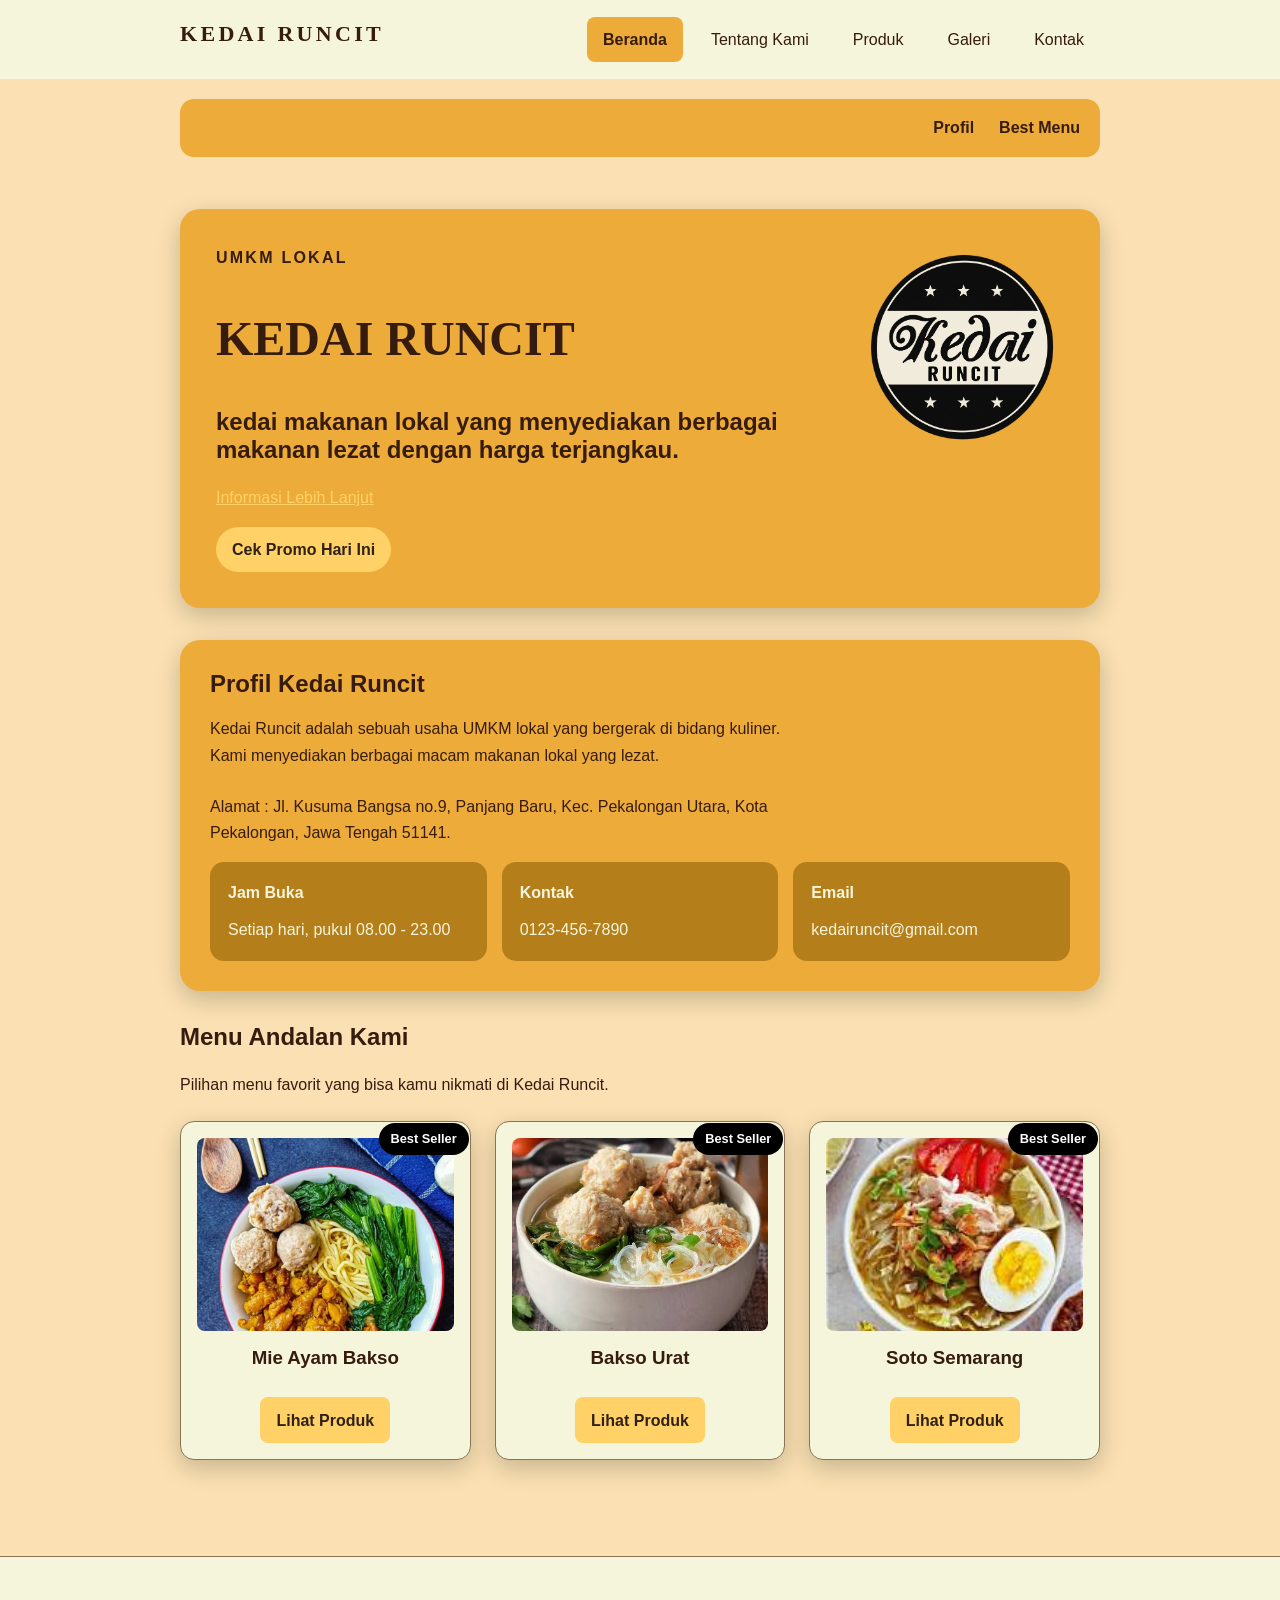
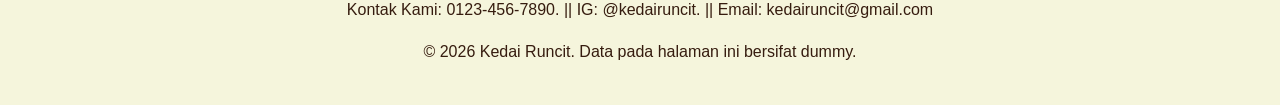
==== commit a272be82: "feat: terapkan responsive mobile-first" ====
--- a/index.html
+++ b/index.html
@@ -45,7 +45,7 @@
           <button id="promoButton" type="button">Cek Promo Hari Ini</button>
         </div>   
         <div class="hero-logo">
-          <img src="assets/images/lgo.png" alt="Logo Kedai Runcit"/>
+          <img src="assets/images/lgo.png" width="640" height="360" loading="lazy" alt="Logo Kedai Runcit"/>
         </div>
       </section>
 
@@ -83,7 +83,7 @@
         <div class="product-grid">
           <article class="product-card">
             <span class="product-badge">Best Seller</span>
-            <img class="gambar" src="assets/images/Mie ayam.jpg"
+            <img class="gambar" src="assets/images/Mie ayam.jpg" width="300" height="200" loading="lazy"
              alt="Semangkuk mie ayam bakso dengan topping"/>
             <div class="product-info">
               <h3>Mie Ayam Bakso</h3>
@@ -94,7 +94,7 @@
           </article>
           <article class="product-card">
             <span class="product-badge">Best Seller</span>
-            <img class="gambar" src="assets/images/Bakso Solo.jpg"
+            <img class="gambar" src="assets/images/Bakso Solo.jpg" width="300" height="200" loading="lazy"
               alt="Semangkuk bakso urat dengan kuah hangat" />
             <div class="product-info">
               <h3>Bakso Urat</h3>
@@ -105,7 +105,7 @@
           </article>
           <article class="product-card">
             <span class="product-badge">Best Seller</span>
-            <img class="gambar" src="assets/images/soto.jpg"
+            <img class="gambar" src="assets/images/soto.jpg" width="300" height="200" loading="lazy"
               alt="Semangkuk soto dengan kuah dan pelengkap"/>
             <div class="product-info">
               <h3>Soto Semarang</h3>
--- a/css/style.css
+++ b/css/style.css
@@ -37,7 +37,7 @@
   box-sizing: border-box;
 }
 html {
-  color-scheme: dark;
+  color-scheme: light;
 }
 body {
   margin: 0;
@@ -66,10 +66,6 @@
 }
 a:hover {
   color: var(--color-text);
-}
-img {
-  max-width: 100%;
-  height: auto;
 }
 section {
   margin-bottom: var(--space-5);
@@ -126,6 +122,8 @@
   align-items: center;
   justify-content: space-between;
   gap: var(--space-3);
+  flex-direction: column;
+  align-items: flex-start;
 }
 .brand {
   display: inline-block;
@@ -145,6 +143,7 @@
   flex-wrap: wrap;
   gap: var(--space-2);
   list-style: none;
+  flex-direction: column;
 }
 .nav li {
   margin: 0;
@@ -183,6 +182,7 @@
   box-shadow: var(--shadow-card);
   font-family: Arial, sans-serif;
 }
+
 .hero .eyebrow {
   color: var(--color-text);
 }
@@ -198,7 +198,8 @@
 
 /* Hero dengan logo */
 .hero1 {
-  display: flex;
+  display: grid;
+  grid-template-columns: minmax(0, 1fr) 200px;
   align-items: center;
   justify-content: space-between;
   gap: 40px;
@@ -215,7 +216,41 @@
   max-width: 100%;
   object-fit: contain;
 }
-
+.hero {
+  display: flex;
+  flex-direction: column;
+  align-items: flex-start;
+  gap: 16px;
+  text-align: left;
+  padding: 36px;
+  color: var(--color-text);
+  background: var(--color-primary-strong);
+  border-radius: var(--radius-lg);
+  box-shadow: var(--shadow-card);
+  font-family: Arial, sans-serif;
+}
+
+.hero .eyebrow {
+  margin: 0;
+  color: var(--color-text);
+  font-weight: 800;
+  letter-spacing: 0.14em;
+  text-align: left;
+}
+
+.hero h1 {
+  margin: 20px 0;
+  color: var(--color-text);
+  text-align: left;
+}
+
+.hero h2 {
+  margin: 0;
+  color: var(--color-text);
+  font-size: 1.5rem;
+  font-weight: 700;
+  text-align: left;
+}
 /* Subnavigasi halaman */
 .subnav {
   width: min(100% - 32px, 920px);
@@ -286,13 +321,14 @@
 }
 .product-grid {
   display: grid;
-  grid-template-columns: repeat(3, minmax(0, 1fr));
+  grid-template-columns: minmax(0, 1fr);
   gap: var(--space-4);
   margin-block: var(--space-4);
 }
+
 .product-card {
   position: relative;
-  display: grid;
+  display: flex;
   flex-direction: column;
   min-width: 0;
   margin: 0;
@@ -304,12 +340,22 @@
   box-shadow: var(--shadow-card);
   text-align: left;
 }
+
+.product-card .gambar {
+  display: grid;
+  width: 100%;
+  aspect-ratio: 4 / 3;
+  height: auto;
+  object-fit: cover;
+  border-radius: var(--radius-sm);
+}
+
 .product-card h3 {
   text-align: center;
 }
 .button,
 button {
-  display: flex;
+  display: inline-flex;
   max-width: 100%;
   margin-top: var(--space-3);
   padding: 10px 16px;
@@ -327,14 +373,6 @@
   color: var(--color-button-text);
   background: var(--color-card2);
 }
-/* Gambar menu */
-.product-card .gambar {
-  display: grid;
-  width: 100%;
-  height: auto;
-  object-fit: contain;
-  border-radius: var(--radius-sm);
-}
 
 /* Badge di atas kartu */
 .product-badge {
@@ -396,7 +434,7 @@
 /*MEDIA DAN GALERI*/
 
 .gambar {
-  display: block;
+  display: grid;
   width: 200px;
   height: auto;
   margin: 0 auto;
@@ -416,13 +454,13 @@
 }
 
 /* Susunan tiga kartu per baris */
+.gallery-grid,
 .gallery-list {
   display: grid;
-  grid-template-columns: repeat(3, minmax(0, 1fr));
+  grid-template-columns: minmax(0, 1fr);
   gap: var(--space-4);
   margin-block: var(--space-4);
 }
-
 /* Kartu makanan */
 .media-card {
   position: relative;
@@ -537,33 +575,35 @@
 background: var(--color-utama);
 }
 
-
-
-
 /*FORM DAN PREVIEW */
 form {
+  width: 100%;
   min-width: 0;
   max-width: 100%;
   margin-block: var(--space-3);
-  padding: var(--space-3);
+  padding: var(--space-4);
   background: var(--color-primary-strong);
   border: 1px solid var(--color-border);
   border-radius: var(--radius-md);
   box-shadow: var(--shadow-card);
 }
+
 .field {
   display: grid;
+  grid-template-columns: minmax(0, 1fr);
   gap: 6px;
   margin-bottom: 14px;
-}
-.field label,
-label,
-legend {
+  width: 100%;
+}
+
+.field label {
   font-weight: 700;
 }
+
 .field input,
 .field select,
 .field textarea {
+  display: block;
   width: 100%;
   min-width: 0;
   max-width: 100%;
@@ -618,64 +658,133 @@
   margin-inline: auto;
 }
 
-/*HANDPHONE*/
-@media (max-width: 480px) {
-  .page {
-    width: calc(100% - 24px);
-    padding-block: 20px;
-  }
-  .site-header {
-    padding: 12px;
-  }
-  .brand {
-    font-size: 18px;
-    letter-spacing: 0.1em;
-  }
+
+img {
+  display: block;
+  max-width: 100%;
+  height: auto;
+}
+.page,
+.hero,
+.hero1,
+.product-grid,
+.gallery-grid,
+.gallery-list,
+.product-card,
+.media-card {
+  min-width: 0;
+}
+.kategori-container {
+  display: flex;
+  flex-direction: column;
+  gap: var(--space-4);
+}
+
+.kategori-item {
+  width: 100%;
+  min-width: 0;
+}
+.table-scroll {
+  max-width: 100%;
+  overflow-x: auto;
+  -webkit-overflow-scrolling: touch;
+}
+
+.table-scroll table {
+  width: 100%;
+  min-width: 40rem;
+}
+
+.table-scroll:focus-visible {
+  outline: 3px solid var(--color-focus);
+  outline-offset: 3px;
+}
+
+/* Mobile atau layar kecil: 42rem */
+@media (min-width: 42rem) {
+
   .nav ul {
-    gap: 8px;
-  }
-  .nav li a {
-    padding: 8px 10px;
-    font-size: 14px;
-  }
-  .hero,
+    flex-direction: row;
+    flex-wrap: wrap;
+  }
+
+  .gallery-grid,
+  .gallery-list {
+    grid-template-columns: repeat(2, minmax(0, 1fr));
+  }
+
+  .kategori-container {
+    flex-direction: row;
+    flex-wrap: wrap;
+  }
+
+  .kategori-item {
+    flex: 1 1 15rem;
+  }
+}
+
+/* Tablet atau layar menengah: 48rem */
+@media (min-width: 48rem) {
+
+  .product-grid {
+    grid-template-columns: repeat(2, minmax(0, 1fr));
+  }
+
   .hero1 {
-    padding: 20px;
-    border-radius: var(--radius-md);
-  }
+    grid-template-columns: minmax(0, 1fr) 200px;
+  }
+}
+
+/* Laptop atau layar lebar: 60rem */
+@media (min-width: 60rem) {
+  .nav {
+    flex-direction: row;
+    align-items: center;
+    justify-content: space-between;
+  }
+
+  .nav ul {
+    width: auto;
+  }
+
+  .product-grid {
+    grid-template-columns: repeat(3, minmax(0, 1fr));
+  }
+
+  .gallery-grid,
+  .gallery-list {
+    grid-template-columns: repeat(3, minmax(0, 1fr));
+  }
+}
+
+
+/* Sembunyikan logo dan gambar hero di layar HP */
+@media (max-width: 48rem) {
+  .hero1 .hero-logo,
+  .hero1 .hero-logo img,
+  .hero .hero-image,
+  .hero > img {
+    display: none;
+
+  }
+  .hero > .team-image {
+    display: grid;
+    
+  }
+
   .hero1 {
-    flex-direction: column;
-    align-items: flex-start;
-    gap: 16px;
-  }
-  .hero1 .hero-logo {
-    flex-basis: auto;
-    align-self: center;
-    margin-inline: auto;
-  }
-  .hero1 .hero-logo img {
-    width: 120px;
-    height: 120px;
-  }
-  .subnav {
-    width: calc(100% - 24px);
-    padding: 12px;
-    justify-content: center;
-    gap: 12px;
-  }
-  .informasi {
-    padding: 18px;
-  }
-  .product-card {
-    padding: 16px;
-  }
-  .media-card {
-    padding: 12px;
-  }
-  .media-card img {
-    height: 190px;
-  }
-  .site-footer {
-    padding: 20px 12px;
-  }
-}+    grid-template-columns: minmax(0, 1fr);
+    padding: 24px 20px;
+  }
+
+  .hero h1 {
+    max-width: 100%;
+    font-size: clamp(2rem, 8vw, 2.5rem);
+    overflow-wrap: normal;
+    word-break: normal;
+  }
+
+  .hero p {
+    max-width: 100%;
+  }
+}
